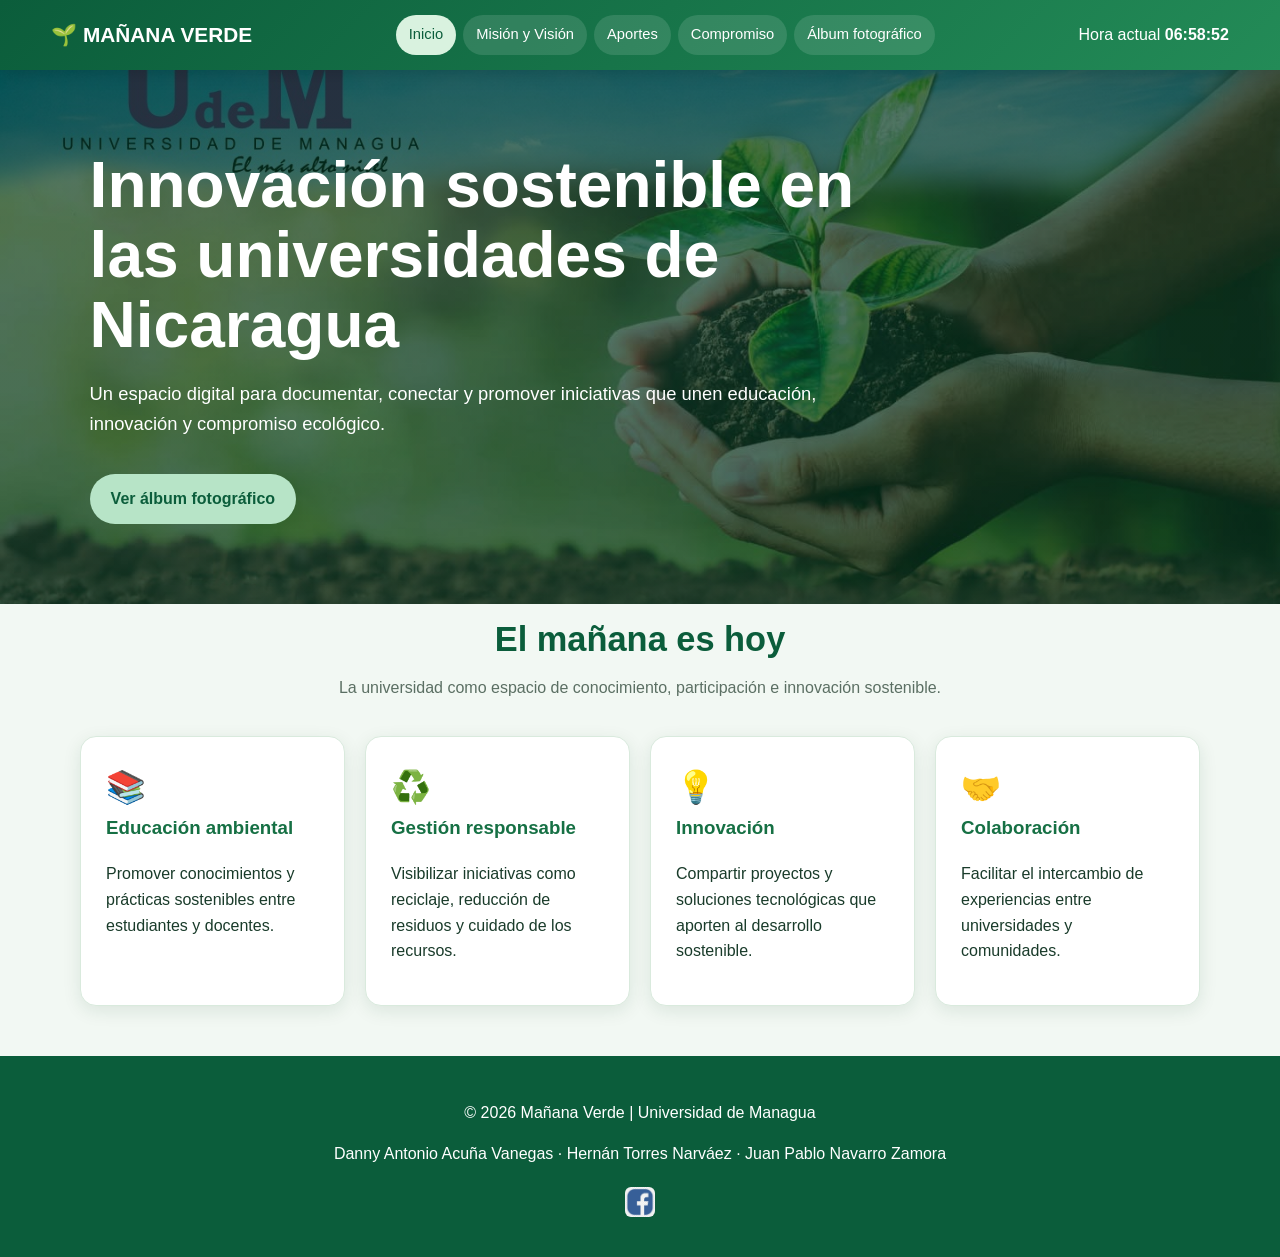
==== paginaweb/index.html @ 4c7b36dd "Add files via upload" ====
<!DOCTYPE html>
<html lang="es">
<head><meta charset="UTF-8"><meta name="viewport" content="width=device-width, initial-scale=1.0"><link rel="stylesheet" href="./style/style.css"><title>Mañana Verde | Innovación Sostenible</title></head>
<body>
<header class="site-header">
    <div class="header-content"><a class="brand" href="./index.html">🌱 MAÑANA VERDE</a>
        <nav class="main-nav" aria-label="Navegación principal">
    <a class="activo" href="./index.html">Inicio</a>
    <a href="./html/Mision y Vision.html">Misión y Visión</a>
    <a href="./html/aportes.html">Aportes</a>
    <a href="./html/compromiso.html">Compromiso</a>
    <a href="./html/album.html">Álbum fotográfico</a>
</nav>
<!-- RELOJ -->
            <div class="reloj-container">
                <span>Hora actual</span>
                <strong id="reloj">00:00:00</strong>
            </div>
</div></header>
<section class="hero">
<div class="hero-content">
    <h1>Innovación sostenible en las universidades de Nicaragua</h1>
    <p>Un espacio digital para documentar, conectar y promover iniciativas que unen educación, innovación y compromiso ecológico.</p>
    <a class="btn" href="./html/album.html">Ver álbum fotográfico</a>
</div>
</section>
<main class="container">
    <div class="section-title">
        <h2>El mañana es hoy</h2>
        <p>La universidad como espacio de conocimiento, participación e innovación sostenible.</p>
    </div>
<div class="cards">
    <div class="card">
        <div class="icon">📚</div>
        <h3>Educación ambiental</h3>
        <p>Promover conocimientos y prácticas sostenibles entre estudiantes y docentes.</p>
    </div><div class="card">
        <div class="icon">♻️</div>
        <h3>Gestión responsable</h3>
        <p>Visibilizar iniciativas como reciclaje, reducción de residuos y cuidado de los recursos.</p>
        </div>
        <div class="card">
        <div class="icon">💡</div>
        <h3>Innovación</h3>
        <p>Compartir proyectos y soluciones tecnológicas que aporten al desarrollo sostenible.</p>
    </div><div class="card">
        <div class="icon">🤝</div>
        <h3>Colaboración</h3>
        <p>Facilitar el intercambio de experiencias entre universidades y comunidades.</p>
    </div>
</div>
</main>
<footer class="site-footer">
    <p>© 2026 Mañana Verde | Universidad de Managua</p><p>Danny Antonio Acuña Vanegas · Hernán Torres Narváez · Juan Pablo Navarro Zamora</p><div class="social"><a href="https://www.facebook.com/share/1LHL4pQx3z/"><img src="./img/facebook.png" alt="Facebook"></a></div></footer>
<!-- ARCHIVO JAVASCRIPT -->
    <script src="js/script.js"></script>
</body></html>
---- paginaweb/style/style.css ----
/* =========================================================
   MAÑANA VERDE - HOJA DE ESTILOS PRINCIPAL
   Proyecto desarrollado con HTML5 y CSS3
   ========================================================= */

/* ---------- Configuración general ---------- */
* {
    box-sizing: border-box;
}

html {
    scroll-behavior: smooth;
}

body {
    margin: 0;
    font-family: Arial, Helvetica, sans-serif;
    background: #f2f8f3;
    color: #193b2a;
    line-height: 1.6;
}

a {
    color: inherit;
}

img {
    max-width: 100%;
}

.container {
    width: min(1120px, 92%);
    margin: 0 auto;
}

/* ---------- Encabezado y navegación ---------- */
.site-header {
    position: sticky;
    top: 0;
    z-index: 1000;
    background: linear-gradient(135deg, #0b5d3b, #238b57);
    color: #ffffff;
    box-shadow: 0 4px 16px rgba(0, 0, 0, 0.15);
}

.header-content {
    width: min(1180px, 92%);
    margin: 0 auto;
    padding: 15px 0;
    display: flex;
    align-items: center;
    justify-content: space-between;
    gap: 20px;
}

.brand {
    color: #ffffff;
    text-decoration: none;
    font-size: 1.3rem;
    font-weight: 800;
    white-space: nowrap;
}

.main-nav {
    display: flex;
    flex-wrap: wrap;
    justify-content: flex-end;
    gap: 7px;
}

.main-nav a {
    color: #ffffff;
    text-decoration: none;
    padding: 8px 13px;
    border-radius: 22px;
    background: rgba(255, 255, 255, 0.12);
    font-size: 0.92rem;
    transition: 0.2s ease;
}

.main-nav a:hover,
.main-nav a.activo {
    background: #d9f2df;
    color: #0b5d3b;
}

/* ---------- Portada ---------- */
.hero {
    min-height: 500px;
    display: flex;
    align-items: center;
    padding: 80px 7%;
    background:
        linear-gradient(rgba(5, 55, 31, 0.67), rgba(5, 55, 31, 0.67)),
        url('../img/udem.jpeg') center/cover;
}

.hero-content {
    max-width: 850px;
    color: #ffffff;
}

.hero h1 {
    margin: 0 0 15px;
    font-size: clamp(2.1rem, 5vw, 4.2rem);
    line-height: 1.1;
}

.hero p {
    max-width: 760px;
    font-size: 1.15rem;
}

.btn {
    display: inline-block;
    margin-top: 18px;
    padding: 12px 21px;
    border-radius: 25px;
    background: #b7e4c7;
    color: #0b5d3b;
    text-decoration: none;
    font-weight: 700;
    transition: 0.2s ease;
}

.btn:hover {
    transform: translateY(-2px);
    background: #ffffff;
}

/* ---------- Secciones ---------- */
.section-space {
    padding: 55px 0;
}

.page-banner {
    padding: 70px 0;
    background: linear-gradient(135deg, #dff4e6, #f5fbf6);
    border-bottom: 1px solid #d6e9dc;
}

.page-banner h1 {
    margin: 8px 0;
    color: #0b5d3b;
    font-size: clamp(2rem, 4vw, 3.2rem);
}

.page-banner p {
    max-width: 780px;
    color: #587064;
}

.eyebrow {
    color: #167044;
    font-size: 0.78rem;
    font-weight: 800;
    letter-spacing: 0.14em;
}

.section-title {
    max-width: 820px;
    margin: 0 auto 35px;
    text-align: center;
}

.section-title h2 {
    margin: 8px 0;
    color: #0b5d3b;
    font-size: 2.15rem;
}

.section-title p {
    margin: 0;
    color: #5b6f63;
}

.cards {
    display: grid;
    grid-template-columns: repeat(auto-fit, minmax(220px, 1fr));
    gap: 20px;
}

.card {
    padding: 25px;
    background: #ffffff;
    border: 1px solid #d9eadd;
    border-radius: 16px;
    box-shadow: 0 5px 18px rgba(18, 65, 37, 0.10);
    transition: 0.2s ease;
}

.card:hover {
    transform: translateY(-4px);
}

.card h3 {
    margin-top: 0;
    color: #167044;
}

.icon {
    font-size: 2rem;
}

.content-box {
    margin-bottom: 25px;
    padding: 30px;
    background: #ffffff;
    border-radius: 16px;
    box-shadow: 0 5px 18px rgba(18, 65, 37, 0.10);
}

.content-box h2 {
    color: #0b5d3b;
}

/* ---------- Álbum fotográfico ---------- */
.album-grid {
    display: grid;
    grid-template-columns: repeat(2, minmax(0, 1fr));
    gap: 24px;
}

.photo-card {
    overflow: hidden;
    background: #ffffff;
    border: 1px solid #d9eadd;
    border-radius: 18px;
    box-shadow: 0 7px 22px rgba(18, 65, 37, 0.11);
    transition: 0.25s ease;
}

.photo-card:hover {
    transform: translateY(-5px);
    box-shadow: 0 12px 28px rgba(18, 65, 37, 0.16);
}

.photo-card figure {
    margin: 0;
}

.photo-card img {
    display: block;
    width: 100%;
    height: 260px;
    object-fit: cover;
}

.photo-card-large {
    grid-column: span 2;
}

.photo-card-large img {
    height: 390px;
}

.photo-card figcaption {
    padding: 20px;
}

.photo-tag {
    display: inline-block;
    margin-bottom: 8px;
    padding: 4px 9px;
    border-radius: 15px;
    background: #e3f5e8;
    color: #167044;
    font-size: 0.75rem;
    font-weight: 800;
}

.photo-card h3 {
    margin: 0 0 7px;
    color: #0b5d3b;
}

.photo-card p {
    margin: 0;
    color: #63756b;
}

.album-note {
    margin-top: 28px;
    padding: 18px 20px;
    border-left: 5px solid #238b57;
    border-radius: 10px;
    background: #e9f7ed;
    color: #355744;
}

/* ---------- Pie de página ---------- */
.site-footer {
    margin-top: 50px;
    padding: 28px 15px;
    background: #0b5d3b;
    color: #ffffff;
    text-align: center;
}

.social img {
    width: 30px;
    height: 30px;
    margin: 4px;
    border-radius: 6px;
    object-fit: cover;
}

/* ---------- Adaptación para celulares ---------- */
@media (max-width: 800px) {
    .header-content {
        flex-direction: column;
    }

    .main-nav {
        justify-content: center;
    }

    .hero {
        min-height: 430px;
        padding: 60px 6%;
    }

    .album-grid {
        grid-template-columns: 1fr;
    }

    .photo-card-large {
        grid-column: span 1;
    }

    .photo-card-large img,
    .photo-card img {
        height: 250px;
    }
}

@media (max-width: 520px) {
    .main-nav a {
        font-size: 0.82rem;
        padding: 7px 10px;
    }

    .page-banner {
        padding: 50px 0;
    }

    .section-space {
        padding: 40px 0;
    }
}
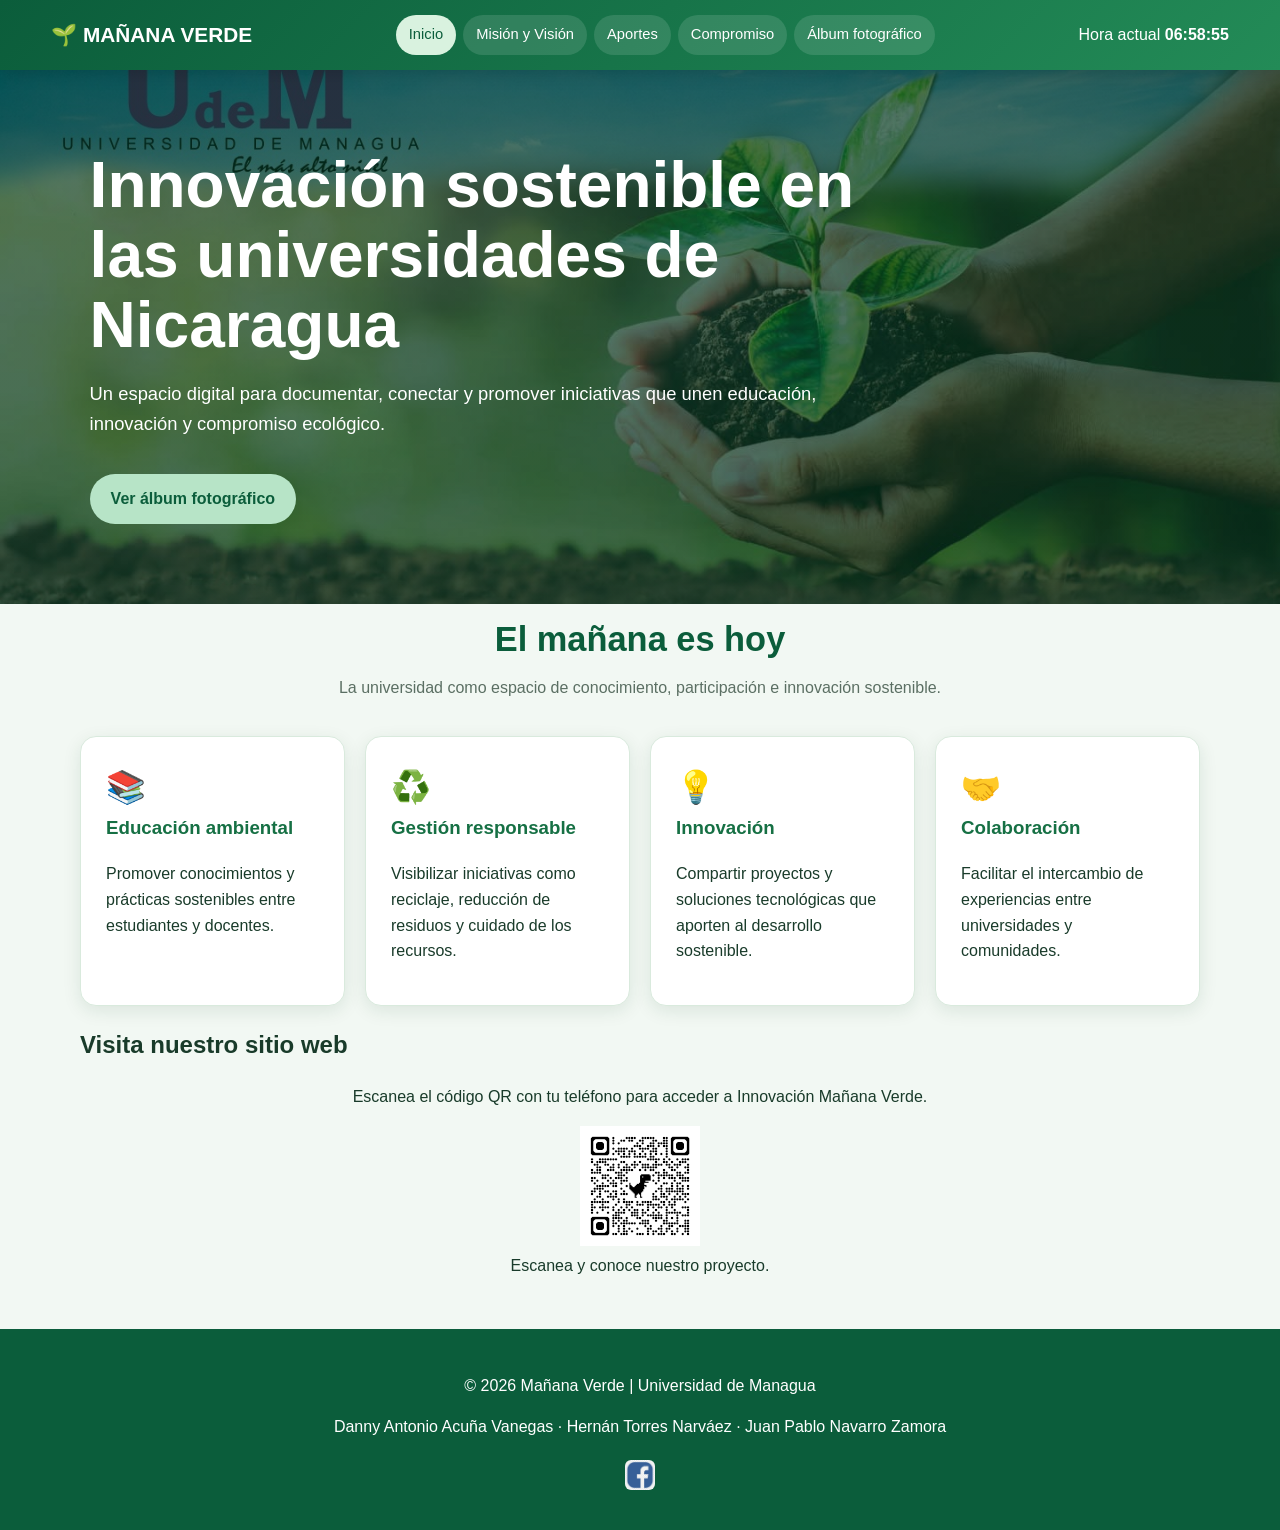
==== commit 08b348fa: "Add QR section to website for project access" ====
--- a/paginaweb/index.html
+++ b/paginaweb/index.html
@@ -49,6 +49,22 @@
         <p>Facilitar el intercambio de experiencias entre universidades y comunidades.</p>
     </div>
 </div>
+    <section class="seccion-qr">
+    <h2>Visita nuestro sitio web</h2>
+    <p align="Center">
+        Escanea el código QR con tu teléfono
+        para acceder a Innovación Mañana Verde.
+    </p>
+    <figure align="Center">
+        <img src="img/QR.png"
+             alt="Código QR para acceder al sitio web"
+             width="120"
+             height="120">
+        <figcaption align="Center">
+            Escanea y conoce nuestro proyecto.
+        </figcaption>
+    </figure>
+</section>
 </main>
 <footer class="site-footer">
     <p>© 2026 Mañana Verde | Universidad de Managua</p><p>Danny Antonio Acuña Vanegas · Hernán Torres Narváez · Juan Pablo Navarro Zamora</p><div class="social"><a href="https://www.facebook.com/share/1LHL4pQx3z/"><img src="./img/facebook.png" alt="Facebook"></a></div></footer>
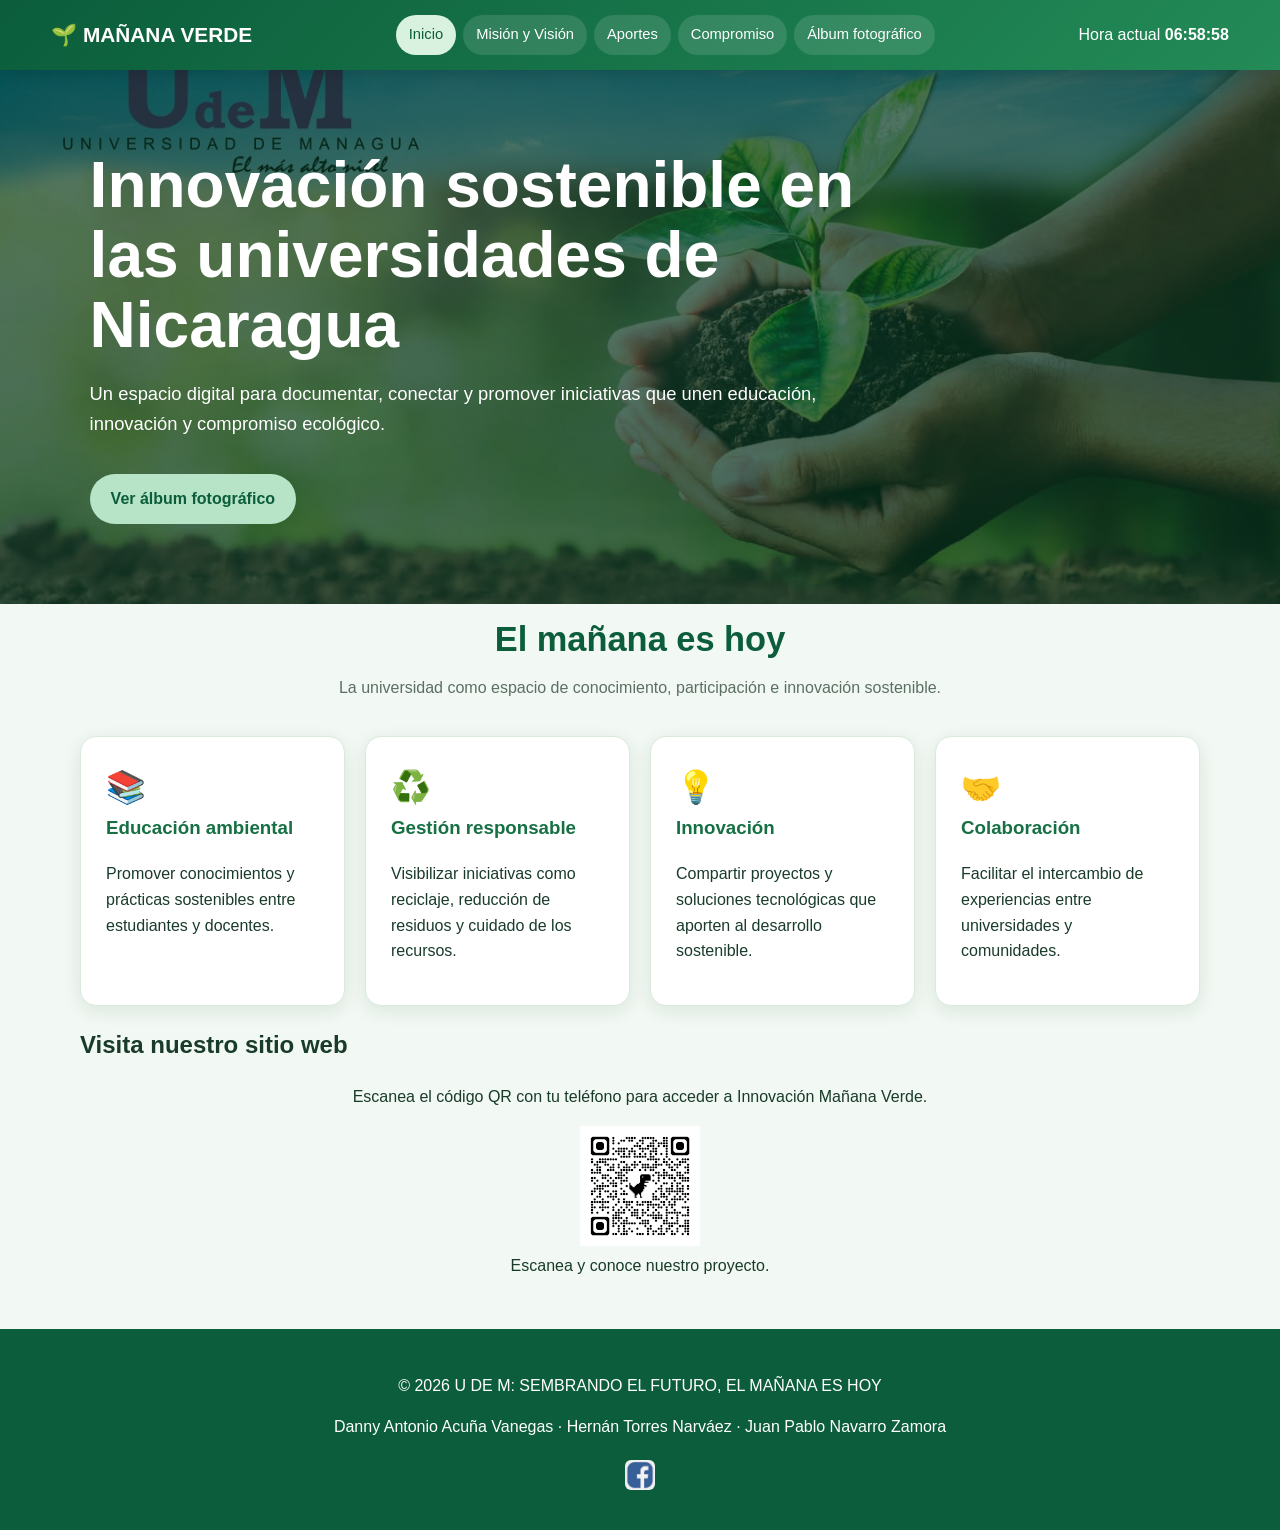
==== commit db8477ae: "Update footer text and branding in index.html" ====
--- a/paginaweb/index.html
+++ b/paginaweb/index.html
@@ -67,7 +67,7 @@
 </section>
 </main>
 <footer class="site-footer">
-    <p>© 2026 Mañana Verde | Universidad de Managua</p><p>Danny Antonio Acuña Vanegas · Hernán Torres Narváez · Juan Pablo Navarro Zamora</p><div class="social"><a href="https://www.facebook.com/share/1LHL4pQx3z/"><img src="./img/facebook.png" alt="Facebook"></a></div></footer>
+    <p>© 2026 U DE M: SEMBRANDO EL FUTURO, EL MAÑANA ES HOY</p><p>Danny Antonio Acuña Vanegas · Hernán Torres Narváez · Juan Pablo Navarro Zamora</p><div class="social"><a href="https://www.facebook.com/share/1LHL4pQx3z/"><img src="./img/facebook.png" alt="Facebook"></a></div></footer>
 <!-- ARCHIVO JAVASCRIPT -->
     <script src="js/script.js"></script>
 </body></html>
